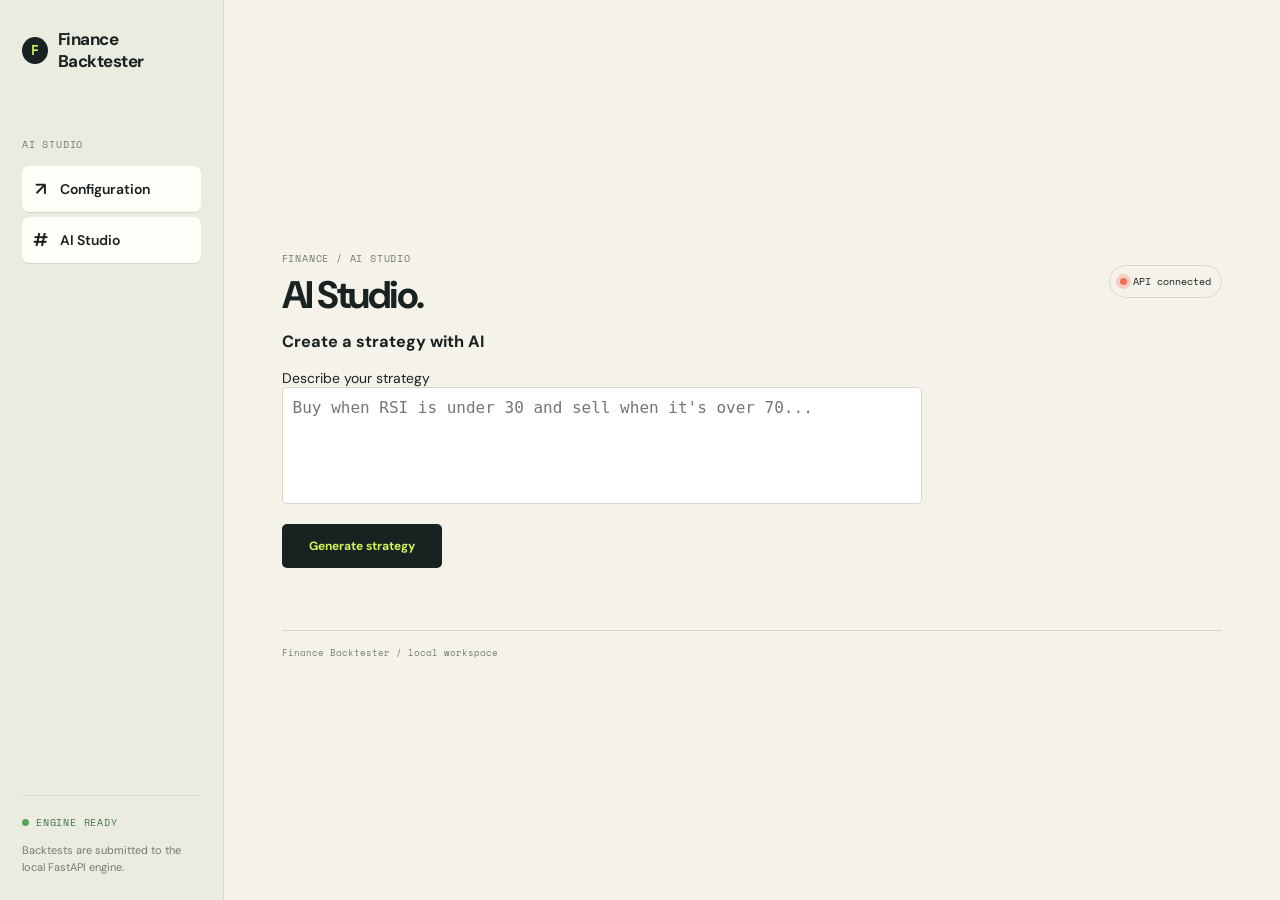
==== frontend/ai-studio.html @ 3068d2a9 "Implement AI strategy generation feature; add frontend components for strategy input and display; en" ====
<!doctype html>
<html lang="en">

<head>
    <meta charset="UTF-8">
    <meta name="viewport" content="width=device-width, initial-scale=1.0">
    <meta name="theme-color" content="#f5f2ea">
    <title>Finance Backtester</title>
    <link rel="preconnect" href="https://fonts.googleapis.com">
    <link rel="preconnect" href="https://fonts.gstatic.com" crossorigin>
    <link
        href="https://fonts.googleapis.com/css2?family=DM+Sans:wght@400;500;600;700&family=Space+Mono:wght@400;700&display=swap"
        rel="stylesheet">
    <link rel="stylesheet" href="styles.css">
    <link rel="stylesheet" href="ai-studio.css">
    <script src="https://cdn.plot.ly/plotly-2.35.2.min.js"></script>
    <script src="ai-studio.js" defer></script>
</head>

<body>
    <div class="app-shell">
        <aside class="sidebar">
            <div class="brand"><span class="brand-mark">F</span><span>Finance Backtester</span></div>
            <div class="eyebrow">AI Studio</div>
            <nav class="nav-list" aria-label="Primary navigation">
                <a class="nav-item active" href="index.html"><span class="nav-icon">↗</span>Configuration</a>
                <a class="nav-item active" href="ai-studio.html"><span class="nav-icon">#</span>AI Studio</a>
            </nav>
            <div class="sidebar-foot">
                <div class="system-label"><span class="status-dot"></span>Engine ready</div>
                <p>Backtests are submitted to the local FastAPI engine.</p>
            </div>
        </aside>

        <main class="main-content">
            <header class="topbar">
                <div><span class="breadcrumb">FINANCE / AI Studio</span>
                    <h1>AI Studio.</h1>
                </div>
                <div class="topbar-actions">
                    <span class="live-pill"><span class="pulse"></span>API connected</span>
                </div>
            </header>


            <form class="strategy-chat-container" id="strategy-form">
                <h3>Create a strategy with AI</h3>

                <label for="strategyInput">Describe your strategy</label>
                <textarea id="strategyInput" name="prompt" rows="5"
                    placeholder="Buy when RSI is under 30 and sell when it's over 70..."></textarea>

                <button id="generateBtn" type="submit">Generate strategy</button>
                <p id="ai-status" role="status"></p>
            </form>

            <footer class="footer">
                <span>Finance Backtester / local workspace</span>
            </footer>
        </main>
    </div>
</body>

</html>
---- frontend/styles.css ----
:root {
    --paper: #f5f2ea;
    --ink: #182220;
    --muted: #737a70;
    --line: #d8d8ca;
    --lime: #d5f45b;
    --coral: #f06f50;
    --cyan: #b8e7dc;
    --white: #fffef9;
    --mono: 'Space Mono', monospace;
    --sans: 'DM Sans', sans-serif
}

* {
    box-sizing: border-box
}

html {
    scroll-behavior: smooth
}

body {
    margin: 0;
    background: var(--paper);
    color: var(--ink);
    font-family: var(--sans);
    font-size: 14px
}

.app-shell {
    display: grid;
    grid-template-columns: 224px 1fr;
    min-height: 100vh
}

.sidebar {
    border-right: 1px solid var(--line);
    padding: 28px 22px 24px;
    display: flex;
    flex-direction: column;
    background: #ebece0
}

.brand {
    display: flex;
    align-items: center;
    gap: 10px;
    font-weight: 700;
    letter-spacing: -.03em;
    font-size: 17px
}

.brand-mark {
    display: grid;
    place-items: center;
    width: 27px;
    height: 27px;
    border-radius: 50%;
    background: var(--ink);
    color: var(--lime);
    font-family: var(--mono);
    font-size: 13px
}

.eyebrow,
.kicker,
.breadcrumb,
.metric-label,
.field-label,
.system-label {
    font-family: var(--mono);
    text-transform: uppercase;
    letter-spacing: .08em;
    font-size: 10px
}

.eyebrow {
    color: var(--muted);
    margin: 65px 0 14px
}

.nav-list {
    display: grid;
    gap: 5px
}

.nav-item {
    display: flex;
    align-items: center;
    gap: 11px;
    color: var(--muted);
    text-decoration: none;
    padding: 11px 10px;
    border-radius: 7px;
    font-weight: 600
}

.nav-item.active {
    background: var(--white);
    color: var(--ink);
    box-shadow: 0 1px 0 #d3d5c9
}

.nav-icon {
    font-size: 18px;
    width: 17px;
    text-align: center
}

.sidebar-foot {
    margin-top: auto;
    border-top: 1px solid var(--line);
    padding-top: 19px
}

.system-label {
    display: flex;
    align-items: center;
    gap: 7px;
    color: #46734d
}

.status-dot,
.pulse {
    display: inline-block;
    width: 7px;
    height: 7px;
    border-radius: 50%;
    background: #54a35a
}

.sidebar-foot p {
    color: var(--muted);
    font-size: 11px;
    line-height: 1.55;
    margin: 12px 0 0
}

.main-content {
    max-width: 1600px;
    width: 100%;
    margin: auto;
    padding: 27px 4.5vw 20px
}

.topbar,
.results-header,
.section-heading,
.chart-toolbar,
.panel-title,
.footer,
.topbar-actions,
.result-meta,
.legend,
.chart-tabs,
.insight-stat {
    display: flex;
    align-items: center;
    justify-content: space-between
}

.breadcrumb {
    color: var(--muted)
}

h1 {
    font-size: clamp(31px, 3vw, 47px);
    line-height: 1;
    margin: 10px 0 0;
    letter-spacing: -.065em
}

h2 {
    font-size: 22px;
    letter-spacing: -.04em;
    margin: 7px 0 0
}

h2 span {
    color: var(--muted);
    font-weight: 400
}

.topbar-actions {
    gap: 13px
}

.live-pill {
    font-family: var(--mono);
    font-size: 10px;
    border: 1px solid var(--line);
    padding: 8px 10px;
    border-radius: 20px
}

.pulse {
    margin-right: 6px;
    background: var(--coral);
    box-shadow: 0 0 0 4px #f6cfc5
}

.icon-button {
    border: 1px solid var(--line);
    background: transparent;
    border-radius: 50%;
    width: 34px;
    height: 34px;
    color: var(--muted);
    font-size: 15px
}

.avatar {
    width: 34px;
    height: 34px;
    display: grid;
    place-items: center;
    background: var(--ink);
    color: var(--lime);
    border-radius: 50%;
    font-family: var(--mono);
    font-size: 10px
}

.workspace-grid {
    display: grid;
    grid-template-columns: 300px minmax(0, 1fr);
    gap: 40px;
    margin-top: 52px
}

.panel {
    background: var(--white);
    border: 1px solid var(--line);
    border-radius: 9px
}

.control-panel {
    padding: 25px 22px;
    height: max-content;
    background: #f1f0e8
}

.section-heading {
    align-items: flex-start;
    margin-bottom: 28px
}

.kicker {
    color: var(--coral)
}

.step-number {
    font-family: var(--mono);
    font-size: 11px;
    color: var(--muted)
}

.field-label {
    display: block;
    color: var(--muted);
    margin: 19px 0 7px
}

.symbol-field,
.money-field {
    display: flex;
    align-items: center;
    border-bottom: 1px solid var(--ink);
    height: 40px;
    gap: 8px
}

.symbol-field>span:first-child,
.money-field>span:first-child {
    font-family: var(--mono);
    color: var(--coral)
}

input,
select {
    font: inherit;
    color: var(--ink);
    outline: none
}

#symbol,
#capital {
    border: 0;
    background: transparent;
    font-size: 20px;
    font-weight: 700;
    width: 100%
}

.exchange,
.currency {
    font: 10px var(--mono);
    color: var(--muted)
}

.field-row {
    gap: 12px
}

.text-input {
    width: 100%;
    border: 1px solid var(--line);
    background: var(--white);
    padding: 10px;
    border-radius: 5px;
    font-size: 12px
}

.select-input {
    cursor: pointer
}

.strategy-note {
    display: flex;
    gap: 9px;
    margin: 17px 0;
    background: var(--cyan);
    padding: 12px 10px;
    font-size: 11px;
    line-height: 1.45;
    border-radius: 5px
}

.note-icon {
    color: #168276
}

.run-button {
    margin-top: 20px;
    width: 100%;
    border: 0;
    border-radius: 5px;
    background: var(--ink);
    color: var(--lime);
    padding: 14px 15px;
    display: flex;
    justify-content: space-between;
    font: 700 12px var(--sans);
    cursor: pointer
}

.run-button:hover {
    background: #2c3c36
}

.button-arrow {
    font-size: 17px;
    line-height: 11px
}

.form-hint {
    font: 9px var(--mono);
    color: var(--muted);
    line-height: 1.5;
    margin: 14px 0 0
}

.results-area {
    min-width: 0
}

.results-header {
    align-items: flex-end
}

.result-meta {
    gap: 15px;
    font: 10px var(--mono);
    color: var(--muted)
}

.run-time {
    color: #4e8a58
}

.metric-grid {
    display: grid;
    grid-template-columns: repeat(4, 1fr);
    gap: 10px;
    margin-top: 27px
}

.metric-card {
    border-top: 3px solid var(--line);
    padding: 15px 2px 9px
}

.metric-card.featured {
    border-color: var(--coral)
}

.metric-label {
    color: var(--muted);
    font-size: 9px
}

.trend-up {
    font-size: 15px;
    color: #4e8a58
}

.metric-value {
    font-size: 25px;
    font-weight: 600;
    letter-spacing: -.055em;
    margin-top: 10px
}

.metric-value.negative {
    color: var(--coral)
}

.metric-foot {
    font: 9px var(--mono);
    color: var(--muted);
    margin-top: 7px
}

.chart-panel {
    margin-top: 25px;
    padding: 20px 20px 13px
}

.legend {
    justify-content: flex-start;
    gap: 18px;
    font: 10px var(--mono);
    color: var(--muted)
}

.legend-line {
    display: inline-block;
    width: 18px;
    height: 2px;
    vertical-align: middle;
    margin-right: 6px
}

.strategy-line {
    background: var(--coral)
}

.benchmark-line {
    background: #8ba39b;
    border-top: 1px dashed #8ba39b
}

.chart-tabs {
    gap: 14px
}

.chart-tab {
    font: 10px var(--mono);
    color: var(--muted);
    background: none;
    border: 0;
    padding: 4px 0;
    cursor: pointer
}

.chart-tab.active {
    color: var(--ink);
    border-bottom: 1px solid var(--coral)
}

.chart-wrap {
    height: 290px;
    position: relative;
    margin-top: 18px;
    padding-right: 35px
}

.chart-wrap:before {
    content: '';
    position: absolute;
    inset: 0 35px 0 0;
    background: repeating-linear-gradient(to bottom, transparent 0, transparent calc(25% - 1px), #e8e7dd calc(25% - 1px), #e8e7dd 25%)
}

canvas {
    position: relative;
    width: 100%;
    height: 100%;
    z-index: 1
}

.y-axis {
    position: absolute;
    right: 0;
    top: 0;
    bottom: 0;
    display: flex;
    flex-direction: column;
    justify-content: space-between;
    font: 9px var(--mono);
    color: var(--muted)
}

.x-axis {
    display: flex;
    justify-content: space-between;
    padding: 10px 36px 0 0;
    font: 9px var(--mono);
    color: var(--muted)
}

.lower-grid {
    display: grid;
    grid-template-columns: 1.35fr 1fr;
    gap: 10px;
    margin-top: 10px
}

.activity-panel,
.insight-panel {
    padding: 20px
}

.panel-title {
    align-items: flex-start
}

.panel-title h3,
.insight-panel h3 {
    font-size: 17px;
    letter-spacing: -.04em;
    margin: 7px 0 0
}

.text-button {
    background: none;
    border: 0;
    color: var(--coral);
    font: 10px var(--mono);
    cursor: pointer
}

.trade-list {
    margin-top: 18px
}

.trade-row {
    display: grid;
    grid-template-columns: 50px 1fr auto;
    gap: 12px;
    align-items: center;
    border-top: 1px solid #e4e4da;
    padding: 12px 0
}

.trade-badge {
    font: 9px var(--mono);
    padding: 5px 7px;
    border-radius: 3px;
    text-align: center
}

.buy {
    background: var(--lime);
    color: #53630c
}

.sell {
    background: #f8d2c8;
    color: #a4442d
}

.trade-date,
.trade-price {
    font: 10px var(--mono);
    color: var(--muted)
}

.trade-price {
    color: var(--ink)
}

.insight-panel {
    background: var(--ink);
    color: var(--white)
}

.insight-panel .kicker {
    color: var(--lime)
}

.insight-panel h3 {
    font-size: 23px;
    margin-top: 22px
}

.insight-panel p {
    font-size: 12px;
    line-height: 1.65;
    color: #c1ccc0;
    margin: 12px 0 25px
}

.insight-rule {
    height: 1px;
    background: #45544b
}

.insight-stat {
    font: 10px var(--mono);
    color: #aebbb0;
    margin-top: 13px
}

.insight-stat strong {
    color: var(--lime);
    font-weight: 400
}

.footer {
    border-top: 1px solid var(--line);
    margin-top: 34px;
    padding-top: 15px;
    font: 9px var(--mono);
    color: var(--muted)
}

.footer strong {
    color: var(--ink);
    font-weight: 400
}

@media(max-width:1050px) {
    .workspace-grid {
        grid-template-columns: 250px 1fr;
        gap: 24px
    }

    .metric-grid {
        grid-template-columns: repeat(2, 1fr);
        row-gap: 20px
    }
}

@media(max-width:760px) {
    .app-shell {
        display: block
    }

    .sidebar {
        border-right: 0;
        border-bottom: 1px solid var(--line);
        padding: 16px 18px;
        display: block
    }

    .eyebrow,
    .sidebar-foot {
        display: none
    }

    .nav-list {
        display: flex;
        gap: 3px;
        margin-top: 15px
    }

    .nav-item {
        font-size: 11px;
        padding: 8px
    }

    .main-content {
        padding: 24px 18px
    }

    .topbar {
        align-items: flex-start
    }

    .topbar-actions {
        gap: 7px
    }

    .live-pill {
        display: none
    }

    .workspace-grid {
        display: flex;
        flex-direction: column;
        margin-top: 37px
    }

    .control-panel {
        order: 1
    }

    .results-area {
        order: 2
    }

    .field-row {
        gap: 9px
    }

    .result-meta {
        display: block;
        text-align: right
    }

    .run-time {
        display: block;
        margin-top: 6px
    }

    .metric-value {
        font-size: 22px
    }

    .chart-wrap {
        height: 235px
    }

    .lower-grid {
        grid-template-columns: 1fr
    }

    .footer {
        margin-top: 26px
    }
}

.unavailable-panel {
    padding: 25px;
    min-height: 270px
}

.unavailable-panel p {
    color: var(--muted);
    line-height: 1.6;
    max-width: 480px
}

.api-results {
    margin-top: 28px
}

.api-metrics {
    display: grid;
    grid-template-columns: repeat(3, 1fr);
    gap: 10px
}

.api-metric {
    border-top: 2px solid var(--line);
    padding: 12px 0
}

.api-metric span,
.price-summary {
    display: block;
    color: var(--muted);
    font: 9px var(--mono);
    text-transform: uppercase;
    letter-spacing: .06em
}

.api-metric strong {
    display: block;
    font-size: 19px;
    margin-top: 8px
}

.price-summary {
    border-top: 1px solid var(--line);
    padding-top: 14px;
    margin-top: 8px
}

.price-summary strong {
    display: block;
    color: var(--ink);
    font-weight: 400;
    margin-top: 6px
}

@media(max-width:760px) {
    .api-metrics {
        grid-template-columns: repeat(2, 1fr)
    }
}
---- frontend/ai-studio.css ----
.strategy-chat-container {
    display: flex;
    flex-direction: column;
    width: 50vw;
}

#generateBtn {
    margin-top: 20px;
    width: 25%;
    border: 0;
    border-radius: 5px;
    background: var(--ink);
    color: var(--lime);
    padding: 14px 15px;
    font: 700 12px var(--sans);
    cursor: pointer
}

#strategyInput {
    padding: 10px;
    border-radius: 5px;
    border: 1px solid var(--line);
    font-size: 12pt;
    resize: none;
}
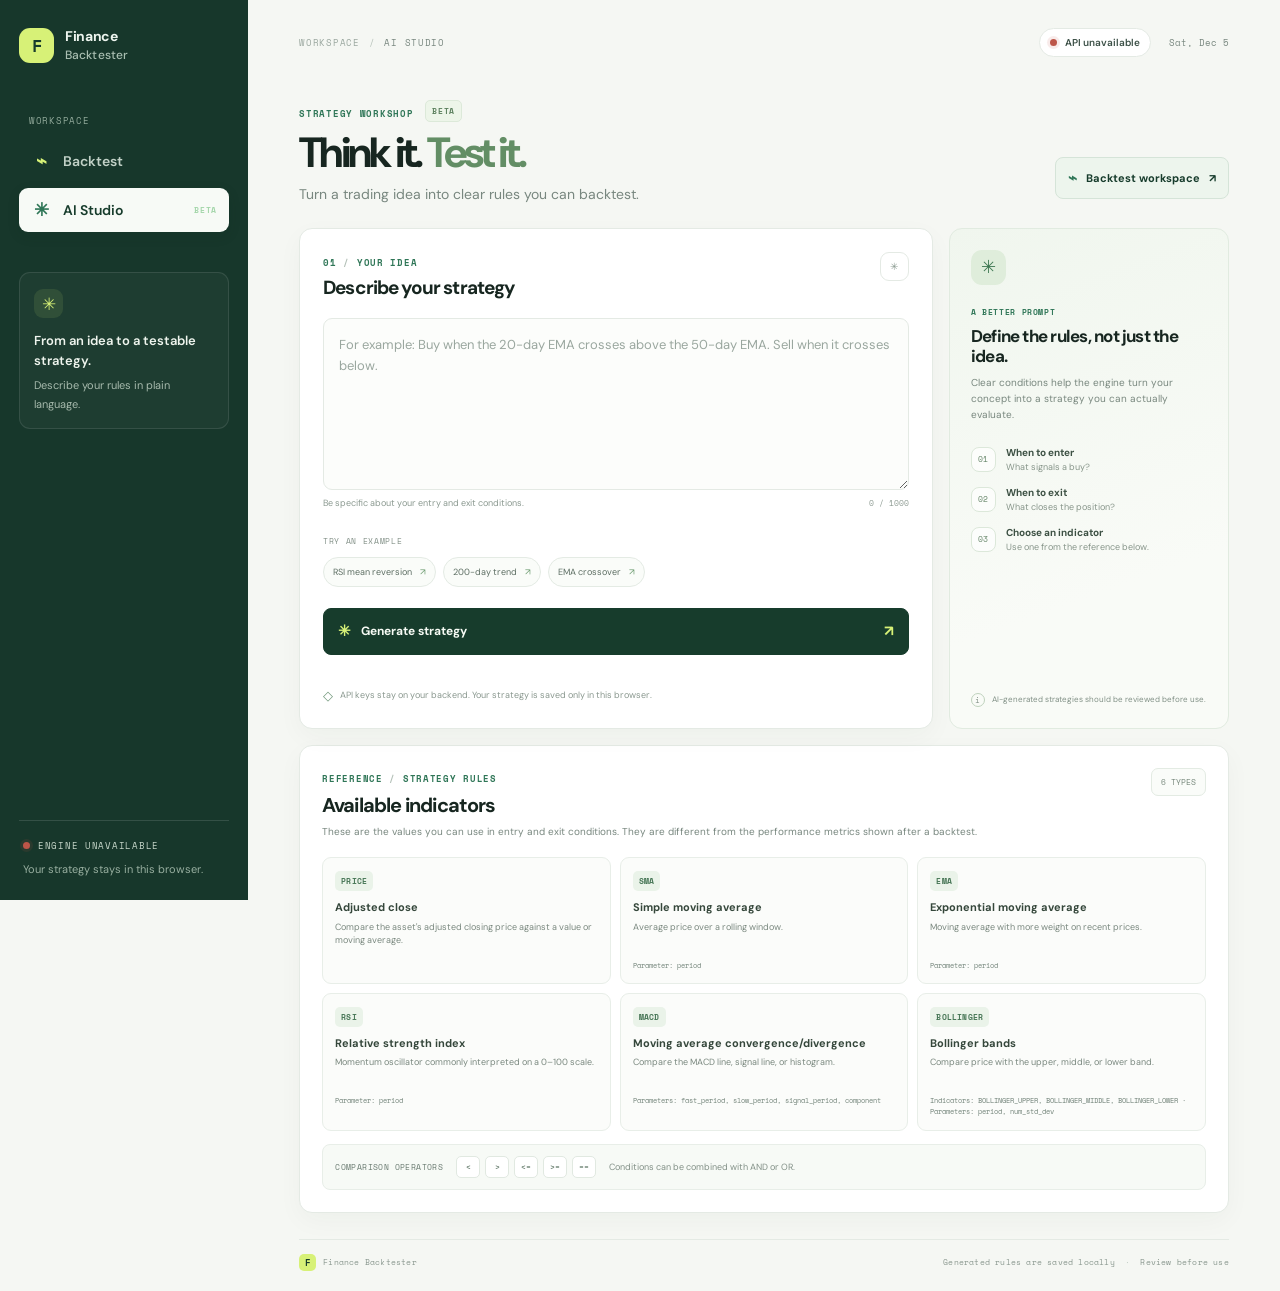
==== commit 0ed45a07: "Refactor styles for improved UI consistency and responsiveness - Updated color variables for a light" ====
--- a/frontend/ai-studio.html
+++ b/frontend/ai-studio.html
@@ -4,13 +4,11 @@
 <head>
     <meta charset="UTF-8">
     <meta name="viewport" content="width=device-width, initial-scale=1.0">
-    <meta name="theme-color" content="#f5f2ea">
-    <title>Finance Backtester</title>
+    <meta name="theme-color" content="#f5f7f3">
+    <title>AI Studio — Finance Backtester</title>
     <link rel="preconnect" href="https://fonts.googleapis.com">
     <link rel="preconnect" href="https://fonts.gstatic.com" crossorigin>
-    <link
-        href="https://fonts.googleapis.com/css2?family=DM+Sans:wght@400;500;600;700&family=Space+Mono:wght@400;700&display=swap"
-        rel="stylesheet">
+    <link href="https://fonts.googleapis.com/css2?family=DM+Sans:wght@400;500;600;700&family=Space+Mono:wght@400;700&display=swap" rel="stylesheet">
     <link rel="stylesheet" href="styles.css">
     <link rel="stylesheet" href="ai-studio.css">
     <script src="https://cdn.plot.ly/plotly-2.35.2.min.js"></script>
@@ -20,45 +18,195 @@
 <body>
     <div class="app-shell">
         <aside class="sidebar">
-            <div class="brand"><span class="brand-mark">F</span><span>Finance Backtester</span></div>
-            <div class="eyebrow">AI Studio</div>
+            <a class="brand" href="index.html" aria-label="Finance Backtester home">
+                <span class="brand-mark" aria-hidden="true">F</span>
+                <span class="brand-name">Finance<span>Backtester</span></span>
+            </a>
+
+            <div class="sidebar-section-label">Workspace</div>
             <nav class="nav-list" aria-label="Primary navigation">
-                <a class="nav-item active" href="index.html"><span class="nav-icon">↗</span>Configuration</a>
-                <a class="nav-item active" href="ai-studio.html"><span class="nav-icon">#</span>AI Studio</a>
+                <a class="nav-item" href="index.html">
+                    <span class="nav-icon" aria-hidden="true">⌁</span>Backtest
+                </a>
+                <a class="nav-item active" href="ai-studio.html" aria-current="page">
+                    <span class="nav-icon" aria-hidden="true">✳</span>AI Studio
+                    <span class="nav-tag">BETA</span>
+                </a>
             </nav>
-            <div class="sidebar-foot">
-                <div class="system-label"><span class="status-dot"></span>Engine ready</div>
-                <p>Backtests are submitted to the local FastAPI engine.</p>
+
+            <div class="sidebar-card">
+                <span class="sidebar-card-icon" aria-hidden="true">✳</span>
+                <p>From an idea to a testable strategy.</p>
+                <span>Describe your rules in plain language.</span>
+            </div>
+
+            <div class="sidebar-bottom">
+                <div class="engine-status">
+                    <span class="status-dot" aria-hidden="true"></span>
+                    <span id="sidebar-api-status">Checking engine</span>
+                </div>
+                <p>Your strategy stays in this browser.</p>
             </div>
         </aside>
 
         <main class="main-content">
             <header class="topbar">
-                <div><span class="breadcrumb">FINANCE / AI Studio</span>
-                    <h1>AI Studio.</h1>
-                </div>
+                <div class="breadcrumb"><span>WORKSPACE</span><span class="breadcrumb-slash">/</span>AI STUDIO</div>
                 <div class="topbar-actions">
-                    <span class="live-pill"><span class="pulse"></span>API connected</span>
+                    <span class="live-pill" id="api-status" data-state="checking">
+                        <span class="pulse" aria-hidden="true"></span><span>Checking API</span>
+                    </span>
+                    <span class="topbar-date" id="today-date"></span>
                 </div>
             </header>
 
-
-            <form class="strategy-chat-container" id="strategy-form">
-                <h3>Create a strategy with AI</h3>
-
-                <label for="strategyInput">Describe your strategy</label>
-                <textarea id="strategyInput" name="prompt" rows="5"
-                    placeholder="Buy when RSI is under 30 and sell when it's over 70..."></textarea>
-
-                <button id="generateBtn" type="submit">Generate strategy</button>
-                <p id="ai-status" role="status"></p>
-            </form>
+            <section class="page-intro ai-page-intro">
+                <div>
+                    <p class="eyebrow">STRATEGY WORKSHOP <span class="beta-chip">BETA</span></p>
+                    <h1>Think it. <span class="title-highlight">Test it.</span></h1>
+                    <p class="page-subtitle">Turn a trading idea into clear rules you can backtest.</p>
+                </div>
+                <a class="text-link backtest-link" href="index.html"><span>⌁</span> Backtest workspace <span aria-hidden="true">↗</span></a>
+            </section>
+
+            <section class="ai-workspace">
+                <form class="prompt-panel panel" id="strategy-form">
+                    <div class="section-heading">
+                        <div>
+                            <span class="section-index">01 <span>/</span> YOUR IDEA</span>
+                            <h2>Describe your strategy</h2>
+                        </div>
+                        <span class="step-badge">✳</span>
+                    </div>
+
+                    <label class="sr-only" for="strategyInput">Describe your strategy</label>
+                    <textarea id="strategyInput" name="prompt" rows="6" maxlength="1000" required
+                        placeholder="For example: Buy when the 20-day EMA crosses above the 50-day EMA. Sell when it crosses below."></textarea>
+
+                    <div class="prompt-footer">
+                        <span>Be specific about your entry and exit conditions.</span>
+                        <span id="prompt-count">0 / 1000</span>
+                    </div>
+
+                    <div class="suggestions">
+                        <span class="suggestions-label">TRY AN EXAMPLE</span>
+                        <div class="suggestion-list">
+                            <button class="suggestion-chip" type="button" data-prompt="Buy when RSI is below 30 and sell when RSI rises above 70.">RSI mean reversion <span aria-hidden="true">↗</span></button>
+                            <button class="suggestion-chip" type="button" data-prompt="Buy when price closes above its 200-day SMA and sell when it closes below.">200-day trend <span aria-hidden="true">↗</span></button>
+                            <button class="suggestion-chip" type="button" data-prompt="Buy when the 20-day EMA crosses above the 50-day EMA. Sell when it crosses below.">EMA crossover <span aria-hidden="true">↗</span></button>
+                        </div>
+                    </div>
+
+                    <button class="run-button generate-button" id="generateBtn" type="submit">
+                        <span class="generate-button-icon" aria-hidden="true">✳</span>
+                        <span>Generate strategy</span>
+                        <span class="button-arrow" aria-hidden="true">↗</span>
+                    </button>
+                    <p id="ai-status" class="ai-status" role="status" aria-live="polite"></p>
+                    <p class="privacy-note"><span aria-hidden="true">◇</span> API keys stay on your backend. Your strategy is saved only in this browser.</p>
+                </form>
+
+                <aside class="guide-panel">
+                    <div class="guide-icon" aria-hidden="true">✳</div>
+                    <span class="section-index">A BETTER PROMPT</span>
+                    <h2>Define the rules, not just the idea.</h2>
+                    <p>Clear conditions help the engine turn your concept into a strategy you can actually evaluate.</p>
+                    <div class="guide-steps">
+                        <div><span>01</span><p><strong>When to enter</strong><small>What signals a buy?</small></p></div>
+                        <div><span>02</span><p><strong>When to exit</strong><small>What closes the position?</small></p></div>
+                        <div><span>03</span><p><strong>Choose an indicator</strong><small>Use one from the reference below.</small></p></div>
+                    </div>
+                    <div class="guide-footnote"><span aria-hidden="true">i</span> AI-generated strategies should be reviewed before use.</div>
+                </aside>
+            </section>
+
+            <section class="indicator-library panel" aria-labelledby="indicator-heading">
+                <div class="indicator-library-heading">
+                    <div>
+                        <span class="section-index">REFERENCE <span>/</span> STRATEGY RULES</span>
+                        <h2 id="indicator-heading">Available indicators</h2>
+                        <p>These are the values you can use in entry and exit conditions. They are different from the performance metrics shown after a backtest.</p>
+                    </div>
+                    <span class="indicator-count">6 TYPES</span>
+                </div>
+
+                <div class="indicator-grid">
+                    <article class="indicator-card">
+                        <span class="indicator-code">PRICE</span>
+                        <h3>Adjusted close</h3>
+                        <p>Compare the asset's adjusted closing price against a value or moving average.</p>
+                    </article>
+                    <article class="indicator-card">
+                        <span class="indicator-code">SMA</span>
+                        <h3>Simple moving average</h3>
+                        <p>Average price over a rolling window.</p>
+                        <span class="indicator-params">Parameter: period</span>
+                    </article>
+                    <article class="indicator-card">
+                        <span class="indicator-code">EMA</span>
+                        <h3>Exponential moving average</h3>
+                        <p>Moving average with more weight on recent prices.</p>
+                        <span class="indicator-params">Parameter: period</span>
+                    </article>
+                    <article class="indicator-card">
+                        <span class="indicator-code">RSI</span>
+                        <h3>Relative strength index</h3>
+                        <p>Momentum oscillator commonly interpreted on a 0–100 scale.</p>
+                        <span class="indicator-params">Parameter: period</span>
+                    </article>
+                    <article class="indicator-card">
+                        <span class="indicator-code">MACD</span>
+                        <h3>Moving average convergence/divergence</h3>
+                        <p>Compare the MACD line, signal line, or histogram.</p>
+                        <span class="indicator-params">Parameters: fast_period, slow_period, signal_period, component</span>
+                    </article>
+                    <article class="indicator-card">
+                        <span class="indicator-code">BOLLINGER</span>
+                        <h3>Bollinger bands</h3>
+                        <p>Compare price with the upper, middle, or lower band.</p>
+                        <span class="indicator-params">Indicators: BOLLINGER_UPPER, BOLLINGER_MIDDLE, BOLLINGER_LOWER · Parameters: period, num_std_dev</span>
+                    </article>
+                </div>
+
+                <div class="operator-reference">
+                    <span class="operator-label">Comparison operators</span>
+                    <div class="operator-list" aria-label="Available comparison operators">
+                        <code>&lt;</code><code>&gt;</code><code>&lt;=</code><code>&gt;=</code><code>==</code>
+                    </div>
+                    <span class="operator-note">Conditions can be combined with AND or OR.</span>
+                </div>
+            </section>
+
+            <section class="generated-panel panel" id="generated-preview" aria-live="polite" hidden>
+                <div class="generated-heading">
+                    <div>
+                        <span class="section-index">02 <span>/</span> STRATEGY PREVIEW</span>
+                        <h2 id="generated-name"></h2>
+                    </div>
+                    <span class="generated-badge"><span aria-hidden="true">✓</span> Ready to backtest</span>
+                </div>
+                <p class="generated-description" id="generated-description"></p>
+                <div class="rule-grid">
+                    <article class="rule-card">
+                        <span class="rule-type entry-type"><span aria-hidden="true">↗</span> ENTRY RULES</span>
+                        <div id="entry-rules"></div>
+                    </article>
+                    <article class="rule-card">
+                        <span class="rule-type exit-type"><span aria-hidden="true">↘</span> EXIT RULES</span>
+                        <div id="exit-rules"></div>
+                    </article>
+                </div>
+                <a class="run-button preview-link" href="index.html">
+                    <span>Configure a backtest</span><span class="button-arrow" aria-hidden="true">↗</span>
+                </a>
+            </section>
 
             <footer class="footer">
-                <span>Finance Backtester / local workspace</span>
+                <span><span class="footer-mark">F</span> Finance Backtester</span>
+                <span>Generated rules are saved locally <span class="footer-divider">·</span> Review before use</span>
             </footer>
         </main>
     </div>
 </body>
 
-</html>+</html>
--- a/frontend/styles.css
+++ b/frontend/styles.css
@@ -1,22 +1,29 @@
 :root {
-    --paper: #f5f2ea;
-    --ink: #182220;
-    --muted: #737a70;
-    --line: #d8d8ca;
-    --lime: #d5f45b;
-    --coral: #f06f50;
-    --cyan: #b8e7dc;
-    --white: #fffef9;
+    color-scheme: light;
+    --paper: #f5f7f3;
+    --surface: #ffffff;
+    --surface-soft: #f8faf7;
+    --ink: #172620;
+    --ink-soft: #3c5047;
+    --muted: #78877f;
+    --line: #e4eae4;
+    --green: #2f7657;
+    --green-deep: #173c2c;
+    --lime: #d7f177;
+    --mint: #eaf5ee;
+    --amber: #c17a31;
+    --red: #bd5548;
     --mono: 'Space Mono', monospace;
-    --sans: 'DM Sans', sans-serif
+    --sans: 'DM Sans', sans-serif;
 }
 
 * {
-    box-sizing: border-box
+    box-sizing: border-box;
 }
 
 html {
-    scroll-behavior: smooth
+    min-width: 320px;
+    scroll-behavior: smooth;
 }
 
 body {
@@ -24,769 +31,1063 @@
     background: var(--paper);
     color: var(--ink);
     font-family: var(--sans);
-    font-size: 14px
+    font-size: 14px;
+    -webkit-font-smoothing: antialiased;
+}
+
+button,
+input,
+select,
+textarea {
+    font: inherit;
+}
+
+button,
+a,
+input,
+select,
+textarea {
+    -webkit-tap-highlight-color: transparent;
+}
+
+button:focus-visible,
+a:focus-visible,
+input:focus-visible,
+select:focus-visible,
+textarea:focus-visible {
+    outline: 3px solid #88b99a;
+    outline-offset: 3px;
 }
 
 .app-shell {
     display: grid;
-    grid-template-columns: 224px 1fr;
-    min-height: 100vh
+    grid-template-columns: 248px minmax(0, 1fr);
+    min-height: 100vh;
 }
 
 .sidebar {
-    border-right: 1px solid var(--line);
-    padding: 28px 22px 24px;
+    position: sticky;
+    top: 0;
     display: flex;
     flex-direction: column;
-    background: #ebece0
+    min-height: 100vh;
+    height: 100vh;
+    padding: 27px 19px 22px;
+    overflow-y: auto;
+    color: #eef5ef;
+    background: #17372b;
 }
 
 .brand {
     display: flex;
     align-items: center;
-    gap: 10px;
+    gap: 11px;
+    color: inherit;
+    text-decoration: none;
+}
+
+.brand-mark,
+.footer-mark {
+    display: grid;
+    place-items: center;
+    flex: 0 0 auto;
+    width: 35px;
+    height: 35px;
+    border-radius: 11px;
+    color: var(--green-deep);
+    background: var(--lime);
+    font-family: var(--mono);
+    font-size: 17px;
     font-weight: 700;
-    letter-spacing: -.03em;
-    font-size: 17px
-}
-
-.brand-mark {
-    display: grid;
-    place-items: center;
-    width: 27px;
-    height: 27px;
-    border-radius: 50%;
-    background: var(--ink);
-    color: var(--lime);
-    font-family: var(--mono);
-    font-size: 13px
-}
-
+}
+
+.brand-name {
+    display: grid;
+    gap: 2px;
+    font-size: 14px;
+    font-weight: 700;
+    letter-spacing: -.025em;
+}
+
+.brand-name span {
+    color: #a9beb1;
+    font-size: 12px;
+    font-weight: 500;
+    letter-spacing: .01em;
+}
+
+.sidebar-section-label,
 .eyebrow,
-.kicker,
+.section-index,
+.field-label,
+.metric-label,
+.metrics-heading,
 .breadcrumb,
-.metric-label,
-.field-label,
-.system-label {
+.empty-chart-label,
+.form-hint,
+.engine-status,
+.nav-tag {
     font-family: var(--mono);
     text-transform: uppercase;
     letter-spacing: .08em;
-    font-size: 10px
-}
-
-.eyebrow {
-    color: var(--muted);
-    margin: 65px 0 14px
+}
+
+.sidebar-section-label {
+    margin: 51px 0 12px 10px;
+    color: #92aa9b;
+    font-size: 9px;
 }
 
 .nav-list {
     display: grid;
-    gap: 5px
+    gap: 5px;
 }
 
 .nav-item {
     display: flex;
     align-items: center;
-    gap: 11px;
-    color: var(--muted);
+    gap: 12px;
+    min-height: 44px;
+    padding: 0 11px;
+    border: 1px solid transparent;
+    border-radius: 9px;
+    color: #c2d1c7;
+    font-weight: 600;
     text-decoration: none;
-    padding: 11px 10px;
-    border-radius: 7px;
-    font-weight: 600
+    transition: background .18s ease, color .18s ease, transform .18s ease;
+}
+
+.nav-item:hover {
+    transform: translateX(2px);
+    color: #fff;
+    background: #204535;
 }
 
 .nav-item.active {
-    background: var(--white);
-    color: var(--ink);
-    box-shadow: 0 1px 0 #d3d5c9
+    color: var(--green-deep);
+    background: #f7faf6;
+    box-shadow: 0 4px 12px #0f2c2029;
 }
 
 .nav-icon {
+    display: grid;
+    place-items: center;
+    width: 20px;
+    color: var(--lime);
     font-size: 18px;
-    width: 17px;
-    text-align: center
-}
-
-.sidebar-foot {
+}
+
+.nav-item.active .nav-icon {
+    color: var(--green);
+}
+
+.nav-tag {
+    margin-left: auto;
+    color: #a4d6aa;
+    font-size: 8px;
+}
+
+.sidebar-card {
+    margin-top: 40px;
+    padding: 16px 14px;
+    border: 1px solid #ffffff1a;
+    border-radius: 11px;
+    background: #ffffff08;
+}
+
+.sidebar-card-icon {
+    display: grid;
+    place-items: center;
+    width: 29px;
+    height: 29px;
+    border-radius: 9px;
+    color: var(--lime);
+    background: #d7f1771a;
+    font-size: 17px;
+}
+
+.sidebar-card p {
+    margin: 13px 0 5px;
+    color: #eff5ee;
+    font-size: 13px;
+    font-weight: 600;
+    line-height: 1.5;
+}
+
+.sidebar-card > span:last-child {
+    color: #a7baad;
+    font-size: 11px;
+    line-height: 1.5;
+}
+
+.sidebar-bottom {
     margin-top: auto;
-    border-top: 1px solid var(--line);
-    padding-top: 19px
-}
-
-.system-label {
-    display: flex;
-    align-items: center;
-    gap: 7px;
-    color: #46734d
+    padding: 18px 4px 0;
+    border-top: 1px solid #ffffff20;
+}
+
+.engine-status {
+    display: flex;
+    align-items: center;
+    gap: 8px;
+    color: #c7d7ca;
+    font-size: 9px;
 }
 
 .status-dot,
-.pulse {
-    display: inline-block;
+.pulse,
+.hint-dot {
     width: 7px;
     height: 7px;
     border-radius: 50%;
-    background: #54a35a
-}
-
-.sidebar-foot p {
+    background: #9eac9f;
+}
+
+.sidebar-bottom p {
+    margin: 9px 0 0;
+    color: #98afa0;
+    font-size: 11px;
+    line-height: 1.55;
+}
+
+.main-content {
+    width: 100%;
+    max-width: 1680px;
+    margin: 0 auto;
+    padding: 24px clamp(22px, 4vw, 64px) 20px;
+}
+
+.topbar,
+.topbar-actions,
+.page-intro,
+.section-heading,
+.results-header,
+.footer {
+    display: flex;
+    align-items: center;
+    justify-content: space-between;
+}
+
+.topbar {
+    min-height: 37px;
+}
+
+.breadcrumb {
+    color: var(--muted);
+    font-size: 9px;
+}
+
+.breadcrumb > span:first-child {
+    color: #9aa79f;
+}
+
+.breadcrumb-slash {
+    margin: 0 9px;
+    color: #b6c1b9;
+}
+
+.topbar-actions {
+    gap: 18px;
+}
+
+.live-pill {
+    display: inline-flex;
+    align-items: center;
+    gap: 8px;
+    padding: 7px 10px;
+    border: 1px solid var(--line);
+    border-radius: 20px;
+    color: var(--ink-soft);
+    background: #fff;
+    font-size: 10px;
+    font-weight: 600;
+}
+
+.pulse {
+    display: inline-block;
+    flex: 0 0 auto;
+}
+
+.live-pill[data-state="connected"] .pulse,
+.engine-status[data-state="connected"] .status-dot {
+    background: #4a9a69;
+    box-shadow: 0 0 0 3px #4a9a691d;
+}
+
+.live-pill[data-state="error"] .pulse,
+.engine-status[data-state="error"] .status-dot {
+    background: var(--red);
+    box-shadow: 0 0 0 3px #bd55481d;
+}
+
+.topbar-date {
+    color: var(--muted);
+    font-family: var(--mono);
+    font-size: 9px;
+}
+
+.page-intro {
+    align-items: flex-end;
+    gap: 20px;
+    margin: 39px 0 28px;
+}
+
+.eyebrow {
+    margin: 0;
+    color: var(--green);
+    font-size: 9px;
+    font-weight: 700;
+}
+
+h1 {
+    margin: 9px 0 0;
+    font-size: clamp(32px, 3.3vw, 46px);
+    line-height: 1.04;
+    letter-spacing: -.065em;
+}
+
+.heading-period {
+    color: #79a85e;
+}
+
+.page-subtitle {
+    margin: 10px 0 0;
+    color: var(--muted);
+    font-size: 14px;
+}
+
+.text-link {
+    display: inline-flex;
+    align-items: center;
+    gap: 9px;
+    margin-bottom: 4px;
+    padding: 10px 12px;
+    border: 1px solid #d5e4d8;
+    border-radius: 8px;
+    color: var(--green-deep);
+    background: #edf5ed;
+    font-size: 11px;
+    font-weight: 700;
+    text-decoration: none;
+    transition: background .18s ease, border-color .18s ease;
+}
+
+.text-link:hover {
+    border-color: #b7d1bc;
+    background: #e4f0e5;
+}
+
+.text-link > span:first-child {
+    color: var(--green);
+    font-size: 15px;
+}
+
+.workspace-grid {
+    display: grid;
+    grid-template-columns: minmax(280px, 340px) minmax(0, 1fr);
+    align-items: start;
+    gap: 19px;
+}
+
+.panel {
+    min-width: 0;
+    border: 1px solid var(--line);
+    border-radius: 13px;
+    background: var(--surface);
+    box-shadow: 0 8px 26px #1f382709;
+}
+
+.control-panel {
+    padding: 21px 21px 18px;
+    background: #fbfcfa;
+}
+
+.section-heading {
+    align-items: flex-start;
+    margin-bottom: 23px;
+}
+
+.section-index {
+    color: var(--green);
+    font-size: 9px;
+    font-weight: 700;
+}
+
+.section-index > span {
+    color: #b4c1b8;
+}
+
+h2 {
+    margin: 7px 0 0;
+    font-size: 19px;
+    line-height: 1.2;
+    letter-spacing: -.045em;
+}
+
+.step-badge {
+    display: grid;
+    place-items: center;
+    width: 29px;
+    height: 29px;
+    border: 1px solid var(--line);
+    border-radius: 9px;
+    color: #8a9a90;
+    font-family: var(--mono);
+    font-size: 10px;
+}
+
+.field-label {
+    display: block;
+    margin: 17px 0 7px;
+    color: #78877f;
+    font-size: 9px;
+}
+
+.symbol-field,
+.money-field {
+    display: flex;
+    align-items: center;
+    gap: 9px;
+    height: 43px;
+    padding: 0 11px;
+    border: 1px solid var(--line);
+    border-radius: 8px;
+    background: #fff;
+    transition: border-color .18s ease, box-shadow .18s ease;
+}
+
+.symbol-field:focus-within,
+.money-field:focus-within {
+    border-color: #8db79a;
+    box-shadow: 0 0 0 3px #4a9a6914;
+}
+
+.input-prefix {
+    color: #77a66e;
+    font-family: var(--mono);
+    font-size: 12px;
+}
+
+#symbol,
+#capital {
+    width: 100%;
+    min-width: 0;
+    border: 0;
+    outline: 0;
+    color: var(--ink);
+    background: transparent;
+    font-size: 15px;
+    font-weight: 700;
+}
+
+#symbol {
+    text-transform: uppercase;
+}
+
+#capital {
+    appearance: textfield;
+}
+
+#capital::-webkit-inner-spin-button,
+#capital::-webkit-outer-spin-button {
+    margin: 0;
+    appearance: none;
+}
+
+.input-suffix {
+    flex: 0 0 auto;
+    color: #98a59d;
+    font-family: var(--mono);
+    font-size: 8px;
+}
+
+.field-row {
+    display: grid;
+    grid-template-columns: 1fr 1fr;
+    gap: 10px;
+}
+
+.text-input {
+    width: 100%;
+    min-height: 41px;
+    padding: 0 10px;
+    border: 1px solid var(--line);
+    border-radius: 8px;
+    outline: 0;
+    color: var(--ink);
+    background: #fff;
+    font-size: 11px;
+    transition: border-color .18s ease, box-shadow .18s ease;
+}
+
+.text-input:focus {
+    border-color: #8db79a;
+    box-shadow: 0 0 0 3px #4a9a6914;
+}
+
+.select-input {
+    cursor: pointer;
+}
+
+.strategy-note {
+    display: flex;
+    align-items: flex-start;
+    gap: 9px;
+    min-height: 42px;
+    margin-top: 11px;
+    padding: 10px;
+    border: 1px solid #e1eee2;
+    border-radius: 8px;
+    color: #52685b;
+    background: #f1f7f0;
+    font-size: 11px;
+    line-height: 1.5;
+}
+
+.note-icon {
+    display: grid;
+    place-items: center;
+    flex: 0 0 auto;
+    width: 16px;
+    height: 16px;
+    border-radius: 50%;
+    color: var(--green);
+    background: #dfeddf;
+    font-family: var(--mono);
+    font-size: 9px;
+    font-weight: 700;
+}
+
+.form-actions {
+    display: grid;
+    gap: 8px;
+    margin-top: 17px;
+}
+
+.run-button {
+    display: flex;
+    align-items: center;
+    justify-content: space-between;
+    width: 100%;
+    min-height: 45px;
+    padding: 0 14px;
+    border: 1px solid var(--green-deep);
+    border-radius: 8px;
+    color: #f7fbf5;
+    background: var(--green-deep);
+    font-size: 12px;
+    font-weight: 700;
+    cursor: pointer;
+    transition: transform .18s ease, background .18s ease, opacity .18s ease;
+}
+
+.run-button:hover:not(:disabled) {
+    transform: translateY(-1px);
+    background: #24533d;
+}
+
+.run-button:disabled {
+    opacity: .65;
+    cursor: wait;
+}
+
+.run-button-secondary {
+    min-height: 39px;
+    border-color: transparent;
+    color: #50685a;
+    background: #edf4ed;
+    font-size: 10px;
+}
+
+.run-button-secondary:hover:not(:disabled) {
+    background: #e2eee3;
+}
+
+.button-arrow {
+    color: var(--lime);
+    font-size: 15px;
+}
+
+.run-button-secondary .button-arrow {
+    color: var(--green);
+}
+
+.form-hint {
+    display: flex;
+    align-items: center;
+    gap: 7px;
+    margin: 13px 0 0;
+    color: #8b9990;
+    font-size: 8px;
+}
+
+.hint-dot {
+    width: 5px;
+    height: 5px;
+    background: #7aae78;
+}
+
+.form-hint > span:not(.hint-dot) {
+    color: #b3beb6;
+}
+
+.results-area {
+    padding: 22px;
+}
+
+.results-header {
+    align-items: flex-start;
+    gap: 15px;
+    min-height: 64px;
+}
+
+.results-header h2 {
+    font-size: 20px;
+}
+
+.result-status {
+    margin: 7px 0 0;
     color: var(--muted);
     font-size: 11px;
-    line-height: 1.55;
-    margin: 12px 0 0
-}
-
-.main-content {
-    max-width: 1600px;
-    width: 100%;
-    margin: auto;
-    padding: 27px 4.5vw 20px
-}
-
-.topbar,
-.results-header,
-.section-heading,
-.chart-toolbar,
-.panel-title,
-.footer,
-.topbar-actions,
-.result-meta,
-.legend,
-.chart-tabs,
-.insight-stat {
-    display: flex;
-    align-items: center;
-    justify-content: space-between
-}
-
-.breadcrumb {
-    color: var(--muted)
-}
-
-h1 {
-    font-size: clamp(31px, 3vw, 47px);
-    line-height: 1;
-    margin: 10px 0 0;
-    letter-spacing: -.065em
-}
-
-h2 {
-    font-size: 22px;
-    letter-spacing: -.04em;
-    margin: 7px 0 0
-}
-
-h2 span {
-    color: var(--muted);
-    font-weight: 400
-}
-
-.topbar-actions {
-    gap: 13px
-}
-
-.live-pill {
+    line-height: 1.5;
+}
+
+.result-symbol {
+    padding: 7px 9px;
+    border: 1px solid var(--line);
+    border-radius: 7px;
+    color: var(--green-deep);
+    background: var(--surface-soft);
     font-family: var(--mono);
     font-size: 10px;
-    border: 1px solid var(--line);
-    padding: 8px 10px;
-    border-radius: 20px
-}
-
-.pulse {
-    margin-right: 6px;
-    background: var(--coral);
-    box-shadow: 0 0 0 4px #f6cfc5
-}
-
-.icon-button {
-    border: 1px solid var(--line);
-    background: transparent;
-    border-radius: 50%;
-    width: 34px;
-    height: 34px;
-    color: var(--muted);
-    font-size: 15px
-}
-
-.avatar {
-    width: 34px;
-    height: 34px;
-    display: grid;
-    place-items: center;
-    background: var(--ink);
-    color: var(--lime);
-    border-radius: 50%;
-    font-family: var(--mono);
-    font-size: 10px
-}
-
-.workspace-grid {
-    display: grid;
-    grid-template-columns: 300px minmax(0, 1fr);
-    gap: 40px;
-    margin-top: 52px
-}
-
-.panel {
-    background: var(--white);
-    border: 1px solid var(--line);
-    border-radius: 9px
-}
-
-.control-panel {
-    padding: 25px 22px;
-    height: max-content;
-    background: #f1f0e8
-}
-
-.section-heading {
-    align-items: flex-start;
-    margin-bottom: 28px
-}
-
-.kicker {
-    color: var(--coral)
-}
-
-.step-number {
-    font-family: var(--mono);
-    font-size: 11px;
-    color: var(--muted)
-}
-
-.field-label {
-    display: block;
-    color: var(--muted);
-    margin: 19px 0 7px
-}
-
-.symbol-field,
-.money-field {
-    display: flex;
-    align-items: center;
-    border-bottom: 1px solid var(--ink);
-    height: 40px;
-    gap: 8px
-}
-
-.symbol-field>span:first-child,
-.money-field>span:first-child {
-    font-family: var(--mono);
-    color: var(--coral)
-}
-
-input,
-select {
-    font: inherit;
-    color: var(--ink);
-    outline: none
-}
-
-#symbol,
-#capital {
-    border: 0;
-    background: transparent;
-    font-size: 20px;
     font-weight: 700;
-    width: 100%
-}
-
-.exchange,
-.currency {
-    font: 10px var(--mono);
-    color: var(--muted)
-}
-
-.field-row {
-    gap: 12px
-}
-
-.text-input {
-    width: 100%;
-    border: 1px solid var(--line);
-    background: var(--white);
-    padding: 10px;
-    border-radius: 5px;
-    font-size: 12px
-}
-
-.select-input {
-    cursor: pointer
-}
-
-.strategy-note {
-    display: flex;
-    gap: 9px;
-    margin: 17px 0;
-    background: var(--cyan);
-    padding: 12px 10px;
-    font-size: 11px;
-    line-height: 1.45;
-    border-radius: 5px
-}
-
-.note-icon {
-    color: #168276
-}
-
-.run-button {
-    margin-top: 20px;
-    width: 100%;
-    border: 0;
-    border-radius: 5px;
-    background: var(--ink);
-    color: var(--lime);
-    padding: 14px 15px;
-    display: flex;
-    justify-content: space-between;
-    font: 700 12px var(--sans);
-    cursor: pointer
-}
-
-.run-button:hover {
-    background: #2c3c36
-}
-
-.button-arrow {
-    font-size: 17px;
-    line-height: 11px
-}
-
-.form-hint {
-    font: 9px var(--mono);
-    color: var(--muted);
-    line-height: 1.5;
-    margin: 14px 0 0
-}
-
-.results-area {
-    min-width: 0
-}
-
-.results-header {
-    align-items: flex-end
-}
-
-.result-meta {
-    gap: 15px;
-    font: 10px var(--mono);
-    color: var(--muted)
-}
-
-.run-time {
-    color: #4e8a58
-}
-
-.metric-grid {
-    display: grid;
-    grid-template-columns: repeat(4, 1fr);
-    gap: 10px;
-    margin-top: 27px
-}
-
-.metric-card {
-    border-top: 3px solid var(--line);
-    padding: 15px 2px 9px
-}
-
-.metric-card.featured {
-    border-color: var(--coral)
-}
-
-.metric-label {
-    color: var(--muted);
-    font-size: 9px
-}
-
-.trend-up {
-    font-size: 15px;
-    color: #4e8a58
-}
-
-.metric-value {
-    font-size: 25px;
-    font-weight: 600;
-    letter-spacing: -.055em;
-    margin-top: 10px
-}
-
-.metric-value.negative {
-    color: var(--coral)
-}
-
-.metric-foot {
-    font: 9px var(--mono);
-    color: var(--muted);
-    margin-top: 7px
-}
-
-.chart-panel {
-    margin-top: 25px;
-    padding: 20px 20px 13px
-}
-
-.legend {
-    justify-content: flex-start;
-    gap: 18px;
-    font: 10px var(--mono);
-    color: var(--muted)
-}
-
-.legend-line {
-    display: inline-block;
-    width: 18px;
-    height: 2px;
-    vertical-align: middle;
-    margin-right: 6px
-}
-
-.strategy-line {
-    background: var(--coral)
-}
-
-.benchmark-line {
-    background: #8ba39b;
-    border-top: 1px dashed #8ba39b
-}
-
-.chart-tabs {
-    gap: 14px
-}
-
-.chart-tab {
-    font: 10px var(--mono);
-    color: var(--muted);
-    background: none;
-    border: 0;
-    padding: 4px 0;
-    cursor: pointer
-}
-
-.chart-tab.active {
-    color: var(--ink);
-    border-bottom: 1px solid var(--coral)
-}
-
-.chart-wrap {
-    height: 290px;
+}
+
+.empty-state {
+    margin-top: 19px;
+    overflow: hidden;
+    border: 1px solid #edf1ed;
+    border-radius: 10px;
+    background: #fbfcfa;
+}
+
+.empty-chart {
     position: relative;
-    margin-top: 18px;
-    padding-right: 35px
-}
-
-.chart-wrap:before {
-    content: '';
-    position: absolute;
-    inset: 0 35px 0 0;
-    background: repeating-linear-gradient(to bottom, transparent 0, transparent calc(25% - 1px), #e8e7dd calc(25% - 1px), #e8e7dd 25%)
-}
-
-canvas {
-    position: relative;
-    width: 100%;
-    height: 100%;
-    z-index: 1
-}
-
-.y-axis {
+    height: 238px;
+    overflow: hidden;
+    background: linear-gradient(180deg, #f8fbf8 0%, #fff 100%);
+}
+
+.chart-grid-line {
     position: absolute;
     right: 0;
-    top: 0;
-    bottom: 0;
-    display: flex;
-    flex-direction: column;
+    left: 0;
+    height: 1px;
+    background: #ebf0ec;
+}
+
+.line-one {
+    top: 35%;
+}
+
+.line-two {
+    top: 68%;
+}
+
+.empty-chart svg {
+    position: absolute;
+    right: 0;
+    bottom: 20px;
+    left: 0;
+    width: 100%;
+    height: 70%;
+    overflow: visible;
+}
+
+.chart-line {
+    fill: none;
+    stroke-linecap: round;
+    stroke-linejoin: round;
+    stroke-width: 2.5;
+    vector-effect: non-scaling-stroke;
+}
+
+.chart-line-muted {
+    stroke: #b5c5b8;
+    stroke-dasharray: 6 6;
+}
+
+.chart-line-accent {
+    stroke: #58916a;
+}
+
+.empty-chart-label {
+    position: absolute;
+    right: 15px;
+    bottom: 12px;
+    display: flex;
+    align-items: center;
+    gap: 6px;
+    color: #7d8b82;
+    font-size: 8px;
+}
+
+.empty-chart-label > span:first-child {
+    width: 13px;
+    height: 2px;
+    background: #58916a;
+}
+
+.chart-label-separator {
+    width: 13px;
+    height: 0;
+    margin-left: 5px;
+    border-top: 1px dashed #a9b9ac;
+}
+
+.empty-copy {
+    display: flex;
+    align-items: center;
+    gap: 12px;
+    padding: 15px 17px;
+    border-top: 1px solid #edf1ed;
+}
+
+.empty-icon {
+    display: grid;
+    place-items: center;
+    flex: 0 0 auto;
+    width: 32px;
+    height: 32px;
+    border-radius: 10px;
+    color: var(--green);
+    background: var(--mint);
+    font-size: 17px;
+}
+
+.empty-copy strong {
+    display: block;
+    font-size: 11px;
+}
+
+.empty-copy p {
+    margin: 4px 0 0;
+    color: var(--muted);
+    font-size: 10px;
+    line-height: 1.45;
+}
+
+.performance-chart {
+    display: none;
+    width: 100%;
+    min-height: 350px;
+    margin-top: 13px;
+}
+
+.performance-chart.is-visible {
+    display: block;
+}
+
+.metrics-heading {
+    display: flex;
     justify-content: space-between;
-    font: 9px var(--mono);
-    color: var(--muted)
-}
-
-.x-axis {
-    display: flex;
-    justify-content: space-between;
-    padding: 10px 36px 0 0;
-    font: 9px var(--mono);
-    color: var(--muted)
-}
-
-.lower-grid {
-    display: grid;
-    grid-template-columns: 1.35fr 1fr;
-    gap: 10px;
-    margin-top: 10px
-}
-
-.activity-panel,
-.insight-panel {
-    padding: 20px
-}
-
-.panel-title {
-    align-items: flex-start
-}
-
-.panel-title h3,
-.insight-panel h3 {
-    font-size: 17px;
+    margin: 20px 0 10px;
+    color: #76857c;
+    font-size: 9px;
+}
+
+.metrics-heading span:last-child {
+    color: #9aa69e;
+    font-size: 8px;
+}
+
+.api-metrics {
+    display: grid;
+    grid-template-columns: repeat(auto-fit, minmax(130px, 1fr));
+    gap: 9px;
+}
+
+.api-metric {
+    min-width: 0;
+    padding: 13px 12px;
+    border: 1px solid #e9eee9;
+    border-radius: 9px;
+    background: #fbfcfa;
+}
+
+.metric-label {
+    display: block;
+    color: #839188;
+    font-size: 8px;
+}
+
+.metric-value {
+    display: block;
+    margin-top: 8px;
+    overflow-wrap: anywhere;
+    color: var(--ink);
+    font-size: 18px;
+    font-weight: 700;
     letter-spacing: -.04em;
-    margin: 7px 0 0
-}
-
-.text-button {
-    background: none;
-    border: 0;
-    color: var(--coral);
-    font: 10px var(--mono);
-    cursor: pointer
-}
-
-.trade-list {
-    margin-top: 18px
-}
-
-.trade-row {
-    display: grid;
-    grid-template-columns: 50px 1fr auto;
-    gap: 12px;
-    align-items: center;
-    border-top: 1px solid #e4e4da;
-    padding: 12px 0
-}
-
-.trade-badge {
-    font: 9px var(--mono);
-    padding: 5px 7px;
-    border-radius: 3px;
-    text-align: center
-}
-
-.buy {
-    background: var(--lime);
-    color: #53630c
-}
-
-.sell {
-    background: #f8d2c8;
-    color: #a4442d
-}
-
-.trade-date,
-.trade-price {
-    font: 10px var(--mono);
-    color: var(--muted)
-}
-
-.trade-price {
-    color: var(--ink)
-}
-
-.insight-panel {
-    background: var(--ink);
-    color: var(--white)
-}
-
-.insight-panel .kicker {
-    color: var(--lime)
-}
-
-.insight-panel h3 {
-    font-size: 23px;
-    margin-top: 22px
-}
-
-.insight-panel p {
-    font-size: 12px;
-    line-height: 1.65;
-    color: #c1ccc0;
-    margin: 12px 0 25px
-}
-
-.insight-rule {
-    height: 1px;
-    background: #45544b
-}
-
-.insight-stat {
-    font: 10px var(--mono);
-    color: #aebbb0;
-    margin-top: 13px
-}
-
-.insight-stat strong {
-    color: var(--lime);
-    font-weight: 400
+}
+
+.metric-value.negative {
+    color: var(--red);
 }
 
 .footer {
+    gap: 16px;
+    margin-top: 26px;
+    padding-top: 14px;
     border-top: 1px solid var(--line);
-    margin-top: 34px;
-    padding-top: 15px;
-    font: 9px var(--mono);
-    color: var(--muted)
-}
-
-.footer strong {
-    color: var(--ink);
-    font-weight: 400
-}
-
-@media(max-width:1050px) {
+    color: #89978e;
+    font-family: var(--mono);
+    font-size: 8px;
+    letter-spacing: .025em;
+}
+
+.footer > span:first-child {
+    display: flex;
+    align-items: center;
+    gap: 7px;
+}
+
+.footer-mark {
+    width: 17px;
+    height: 17px;
+    border-radius: 5px;
+    font-size: 9px;
+}
+
+.footer-divider {
+    margin: 0 5px;
+    color: #bdc8bf;
+}
+
+[hidden] {
+    display: none !important;
+}
+
+@media (min-width: 1450px) {
     .workspace-grid {
-        grid-template-columns: 250px 1fr;
-        gap: 24px
-    }
-
-    .metric-grid {
-        grid-template-columns: repeat(2, 1fr);
-        row-gap: 20px
-    }
-}
-
-@media(max-width:760px) {
+        grid-template-columns: minmax(315px, 365px) minmax(0, 1fr);
+        gap: 22px;
+    }
+
+    .control-panel {
+        padding: 24px;
+    }
+
+    .results-area {
+        padding: 25px;
+    }
+
+    .empty-chart {
+        height: 295px;
+    }
+}
+
+@media (max-width: 1020px) {
     .app-shell {
-        display: block
+        grid-template-columns: 212px minmax(0, 1fr);
+    }
+
+    .main-content {
+        padding-right: 23px;
+        padding-left: 23px;
+    }
+
+    .workspace-grid {
+        grid-template-columns: minmax(250px, 310px) minmax(0, 1fr);
+        gap: 13px;
+    }
+
+    .control-panel,
+    .results-area {
+        padding: 17px;
+    }
+
+    .empty-chart {
+        height: 210px;
+    }
+}
+
+@media (max-width: 760px) {
+    .app-shell {
+        display: block;
     }
 
     .sidebar {
-        border-right: 0;
-        border-bottom: 1px solid var(--line);
-        padding: 16px 18px;
-        display: block
-    }
-
-    .eyebrow,
-    .sidebar-foot {
-        display: none
+        position: relative;
+        z-index: 2;
+        display: grid;
+        grid-template-columns: auto 1fr;
+        align-items: center;
+        gap: 15px;
+        width: 100%;
+        height: auto;
+        min-height: 0;
+        padding: 12px 18px;
+        overflow: visible;
+    }
+
+    .brand-mark {
+        width: 32px;
+        height: 32px;
+    }
+
+    .brand-name {
+        font-size: 12px;
+    }
+
+    .brand-name span {
+        font-size: 10px;
+    }
+
+    .sidebar-section-label,
+    .sidebar-card,
+    .sidebar-bottom {
+        display: none;
     }
 
     .nav-list {
         display: flex;
-        gap: 3px;
-        margin-top: 15px
+        justify-content: flex-end;
+        gap: 5px;
     }
 
     .nav-item {
+        min-height: 36px;
+        gap: 7px;
+        padding: 0 9px;
         font-size: 11px;
-        padding: 8px
+    }
+
+    .nav-icon {
+        width: auto;
+        font-size: 15px;
+    }
+
+    .nav-tag {
+        display: none;
     }
 
     .main-content {
-        padding: 24px 18px
-    }
-
-    .topbar {
-        align-items: flex-start
+        padding: 19px 18px 18px;
+    }
+
+    .page-intro {
+        margin: 32px 0 21px;
+    }
+
+    .workspace-grid {
+        grid-template-columns: 1fr;
+        gap: 14px;
+    }
+
+    .control-panel {
+        padding: 20px;
+    }
+
+    .field-row {
+        gap: 12px;
+    }
+
+    .results-area {
+        padding: 20px;
+    }
+
+    .performance-chart {
+        min-height: 300px;
+    }
+}
+
+@media (max-width: 480px) {
+    .sidebar {
+        grid-template-columns: 1fr auto;
+        gap: 8px;
+        padding: 10px 12px;
+    }
+
+    .nav-item {
+        width: 36px;
+        justify-content: center;
+        padding: 0;
+        overflow: hidden;
+        font-size: 0;
+    }
+
+    .nav-icon {
+        font-size: 16px;
+    }
+
+    .main-content {
+        padding: 15px 12px;
+    }
+
+    .topbar-date {
+        display: none;
     }
 
     .topbar-actions {
-        gap: 7px
-    }
-
-    .live-pill {
-        display: none
-    }
-
-    .workspace-grid {
-        display: flex;
+        gap: 0;
+    }
+
+    .page-intro {
+        align-items: flex-start;
         flex-direction: column;
-        margin-top: 37px
-    }
-
-    .control-panel {
-        order: 1
-    }
-
+        gap: 13px;
+        margin: 28px 0 18px;
+    }
+
+    h1 {
+        font-size: 34px;
+    }
+
+    .page-subtitle {
+        max-width: 320px;
+        font-size: 12px;
+        line-height: 1.5;
+    }
+
+    .text-link {
+        padding: 8px 10px;
+        font-size: 10px;
+    }
+
+    .control-panel,
     .results-area {
-        order: 2
+        padding: 16px;
     }
 
     .field-row {
-        gap: 9px
-    }
-
-    .result-meta {
-        display: block;
-        text-align: right
-    }
-
-    .run-time {
-        display: block;
-        margin-top: 6px
-    }
-
-    .metric-value {
-        font-size: 22px
-    }
-
-    .chart-wrap {
-        height: 235px
-    }
-
-    .lower-grid {
-        grid-template-columns: 1fr
+        gap: 8px;
+    }
+
+    .empty-chart {
+        height: 180px;
+    }
+
+    .empty-copy {
+        align-items: flex-start;
+        padding: 13px;
     }
 
     .footer {
-        margin-top: 26px
-    }
-}
-
-.unavailable-panel {
-    padding: 25px;
-    min-height: 270px
-}
-
-.unavailable-panel p {
-    color: var(--muted);
-    line-height: 1.6;
-    max-width: 480px
-}
-
-.api-results {
-    margin-top: 28px
-}
-
-.api-metrics {
-    display: grid;
-    grid-template-columns: repeat(3, 1fr);
-    gap: 10px
-}
-
-.api-metric {
-    border-top: 2px solid var(--line);
-    padding: 12px 0
-}
-
-.api-metric span,
-.price-summary {
-    display: block;
-    color: var(--muted);
-    font: 9px var(--mono);
-    text-transform: uppercase;
-    letter-spacing: .06em
-}
-
-.api-metric strong {
-    display: block;
-    font-size: 19px;
-    margin-top: 8px
-}
-
-.price-summary {
-    border-top: 1px solid var(--line);
-    padding-top: 14px;
-    margin-top: 8px
-}
-
-.price-summary strong {
-    display: block;
-    color: var(--ink);
-    font-weight: 400;
-    margin-top: 6px
-}
-
-@media(max-width:760px) {
-    .api-metrics {
-        grid-template-columns: repeat(2, 1fr)
-    }
-}+        align-items: flex-start;
+        flex-direction: column;
+        gap: 8px;
+        margin-top: 19px;
+    }
+}
+
+@media (prefers-reduced-motion: reduce) {
+    *,
+    *::before,
+    *::after {
+        scroll-behavior: auto !important;
+        transition-duration: .01ms !important;
+        animation-duration: .01ms !important;
+        animation-iteration-count: 1 !important;
+    }
+}
--- a/frontend/ai-studio.css
+++ b/frontend/ai-studio.css
@@ -1,25 +1,611 @@
-.strategy-chat-container {
+.ai-page-intro {
+    margin-bottom: 25px;
+}
+
+.title-highlight {
+    color: #638e65;
+}
+
+.beta-chip {
+    display: inline-flex;
+    vertical-align: 3px;
+    margin-left: 5px;
+    padding: 4px 6px;
+    border: 1px solid #dce9d9;
+    border-radius: 5px;
+    color: #5d815f;
+    background: #edf5e9;
+    font-size: 8px;
+}
+
+.ai-workspace {
+    display: grid;
+    grid-template-columns: minmax(0, 1fr) minmax(230px, 280px);
+    align-items: stretch;
+    gap: 16px;
+}
+
+.prompt-panel {
+    padding: 23px;
+}
+
+.prompt-panel .section-heading {
+    margin-bottom: 18px;
+}
+
+.prompt-panel textarea {
+    display: block;
+    width: 100%;
+    min-height: 172px;
+    padding: 15px;
+    resize: vertical;
+    border: 1px solid var(--line);
+    border-radius: 9px;
+    outline: none;
+    color: var(--ink);
+    background: #fcfdfb;
+    font-family: var(--sans);
+    font-size: 13px;
+    line-height: 1.65;
+    transition: border-color .18s ease, box-shadow .18s ease, background .18s ease;
+}
+
+.prompt-panel textarea::placeholder {
+    color: #9aa79f;
+}
+
+.prompt-panel textarea:focus {
+    border-color: #8db79a;
+    background: #fff;
+    box-shadow: 0 0 0 3px #4a9a6914;
+}
+
+.prompt-footer {
+    display: flex;
+    justify-content: space-between;
+    gap: 12px;
+    margin-top: 7px;
+    color: #8b9990;
+    font-size: 9px;
+}
+
+.prompt-footer span:last-child {
+    flex: 0 0 auto;
+    font-family: var(--mono);
+    font-size: 8px;
+}
+
+.suggestions {
+    margin-top: 21px;
+}
+
+.suggestions-label {
+    color: #829087;
+    font-family: var(--mono);
+    font-size: 8px;
+    letter-spacing: .08em;
+}
+
+.suggestion-list {
+    display: flex;
+    flex-wrap: wrap;
+    gap: 7px;
+    margin-top: 9px;
+}
+
+.suggestion-chip {
+    display: inline-flex;
+    align-items: center;
+    gap: 8px;
+    min-height: 30px;
+    padding: 0 9px;
+    border: 1px solid #e4ebe4;
+    border-radius: 20px;
+    color: #5d6e63;
+    background: #fafcf9;
+    font-size: 9px;
+    cursor: pointer;
+    transition: border-color .16s ease, background .16s ease, color .16s ease;
+}
+
+.suggestion-chip:hover {
+    border-color: #bfd4c2;
+    color: var(--green-deep);
+    background: #f0f7ef;
+}
+
+.suggestion-chip span {
+    color: #6b9b70;
+}
+
+.generate-button {
+    justify-content: flex-start;
+    gap: 10px;
+    min-height: 47px;
+    margin-top: 21px;
+    padding: 0 14px;
+}
+
+.generate-button .button-arrow {
+    margin-left: auto;
+}
+
+.generate-button-icon {
+    color: var(--lime);
+    font-size: 15px;
+}
+
+.ai-status {
+    min-height: 16px;
+    margin: 10px 0 0;
+    color: var(--green);
+    font-size: 10px;
+    line-height: 1.5;
+}
+
+.ai-status[data-state="error"] {
+    color: var(--red);
+}
+
+.ai-status[data-state="loading"] {
+    color: #74867a;
+}
+
+.privacy-note {
+    display: flex;
+    align-items: center;
+    gap: 7px;
+    margin: 5px 0 0;
+    color: #8a988f;
+    font-size: 9px;
+    line-height: 1.5;
+}
+
+.privacy-note span {
+    color: #70977a;
+    font-size: 13px;
+}
+
+.guide-panel {
     display: flex;
     flex-direction: column;
-    width: 50vw;
-}
-
-#generateBtn {
-    margin-top: 20px;
-    width: 25%;
+    padding: 21px;
+    border: 1px solid #e1ebe0;
+    border-radius: 13px;
+    background: linear-gradient(160deg, #f0f6ee 0%, #f9fbf7 70%);
+}
+
+.guide-icon {
+    display: grid;
+    place-items: center;
+    width: 35px;
+    height: 35px;
+    margin-bottom: 21px;
+    border-radius: 11px;
+    color: #3d7650;
+    background: #dfeddb;
+    font-size: 18px;
+}
+
+.guide-panel .section-index {
+    font-size: 8px;
+}
+
+.guide-panel h2 {
+    max-width: 220px;
+    margin-top: 8px;
+    font-size: 17px;
+}
+
+.guide-panel > p {
+    margin: 8px 0 0;
+    color: #78877e;
+    font-size: 10px;
+    line-height: 1.6;
+}
+
+.guide-steps {
+    display: grid;
+    gap: 13px;
+    margin-top: 23px;
+}
+
+.guide-steps > div {
+    display: flex;
+    align-items: center;
+    gap: 10px;
+}
+
+.guide-steps > div > span {
+    display: grid;
+    place-items: center;
+    flex: 0 0 auto;
+    width: 25px;
+    height: 25px;
+    border: 1px solid #dce8da;
+    border-radius: 8px;
+    color: #628365;
+    background: #ffffffa8;
+    font-family: var(--mono);
+    font-size: 8px;
+}
+
+.guide-steps p {
+    display: grid;
+    gap: 2px;
+    margin: 0;
+}
+
+.guide-steps strong {
+    color: #3d5144;
+    font-size: 10px;
+}
+
+.guide-steps small {
+    color: #87958a;
+    font-size: 9px;
+}
+
+.guide-footnote {
+    display: flex;
+    align-items: flex-start;
+    gap: 7px;
+    margin-top: auto;
+    padding-top: 20px;
+    color: #819086;
+    font-size: 8px;
+    line-height: 1.5;
+}
+
+.guide-footnote span {
+    display: grid;
+    place-items: center;
+    flex: 0 0 auto;
+    width: 14px;
+    height: 14px;
+    border: 1px solid #bfd2bd;
+    border-radius: 50%;
+    font-family: var(--mono);
+    font-size: 8px;
+}
+
+.generated-panel {
+    margin-top: 16px;
+    padding: 22px;
+}
+
+.generated-heading {
+    display: flex;
+    align-items: flex-start;
+    justify-content: space-between;
+    gap: 15px;
+}
+
+.generated-heading h2 {
+    font-size: 20px;
+}
+
+.generated-badge {
+    display: inline-flex;
+    align-items: center;
+    gap: 6px;
+    flex: 0 0 auto;
+    padding: 7px 9px;
+    border: 1px solid #d9eada;
+    border-radius: 20px;
+    color: #4a8159;
+    background: #f2f8f0;
+    font-size: 9px;
+    font-weight: 600;
+}
+
+.generated-badge span {
+    font-weight: 700;
+}
+
+.generated-description {
+    max-width: 760px;
+    margin: 8px 0 16px;
+    color: var(--muted);
+    font-size: 11px;
+    line-height: 1.6;
+}
+
+.rule-grid {
+    display: grid;
+    grid-template-columns: 1fr 1fr;
+    gap: 10px;
+}
+
+.rule-card {
+    min-width: 0;
+    padding: 13px;
+    border: 1px solid #e8eee8;
+    border-radius: 9px;
+    background: #fbfcfa;
+}
+
+.rule-type {
+    display: inline-flex;
+    align-items: center;
+    gap: 6px;
+    font-family: var(--mono);
+    font-size: 8px;
+    letter-spacing: .07em;
+}
+
+.entry-type {
+    color: #4e8a61;
+}
+
+.exit-type {
+    color: #b96c57;
+}
+
+.rule-list {
+    display: grid;
+    gap: 7px;
+    margin: 11px 0 0;
+    padding: 0;
+    list-style: none;
+}
+
+.rule-list li {
+    position: relative;
+    padding-left: 12px;
+    color: #48594e;
+    font-size: 10px;
+    line-height: 1.5;
+    overflow-wrap: anywhere;
+}
+
+.rule-list li::before {
+    position: absolute;
+    top: 6px;
+    left: 0;
+    width: 4px;
+    height: 4px;
+    border-radius: 50%;
+    background: #80a883;
+    content: "";
+}
+
+.condition-chip {
+    display: inline-flex;
+    margin-top: 8px;
+    padding: 6px 8px;
+    border: 1px solid #e8eee8;
+    border-radius: 6px;
+    color: #718077;
+    background: #fff;
+    font-family: var(--mono);
+    font-size: 8px;
+}
+
+.indicator-library {
+    margin-top: 16px;
+    padding: 22px;
+}
+
+.indicator-library-heading {
+    display: flex;
+    align-items: flex-start;
+    justify-content: space-between;
+    gap: 16px;
+}
+
+.indicator-library-heading h2 {
+    font-size: 20px;
+}
+
+.indicator-library-heading p {
+    max-width: 700px;
+    margin: 7px 0 0;
+    color: var(--muted);
+    font-size: 10px;
+    line-height: 1.6;
+}
+
+.indicator-count {
+    flex: 0 0 auto;
+    padding: 7px 9px;
+    border: 1px solid #e3ebe3;
+    border-radius: 7px;
+    color: #75867a;
+    background: #fafcf9;
+    font-family: var(--mono);
+    font-size: 8px;
+}
+
+.indicator-grid {
+    display: grid;
+    grid-template-columns: repeat(3, minmax(0, 1fr));
+    gap: 9px;
+    margin-top: 17px;
+}
+
+.indicator-card {
+    min-width: 0;
+    padding: 12px;
+    border: 1px solid #e8eee8;
+    border-radius: 9px;
+    background: #fbfcfa;
+}
+
+.indicator-code {
+    display: inline-flex;
+    padding: 4px 6px;
+    border-radius: 5px;
+    color: #477656;
+    background: #eaf3e9;
+    font-family: var(--mono);
+    font-size: 8px;
+    font-weight: 700;
+    letter-spacing: .03em;
+}
+
+.indicator-card h3 {
+    margin: 9px 0 0;
+    color: #35473b;
+    font-size: 11px;
+    line-height: 1.4;
+}
+
+.indicator-card p {
+    min-height: 30px;
+    margin: 5px 0 0;
+    color: #7a887f;
+    font-size: 9px;
+    line-height: 1.5;
+}
+
+.indicator-params {
+    display: block;
+    margin-top: 9px;
+    color: #73847a;
+    font-family: var(--mono);
+    font-size: 7px;
+    line-height: 1.6;
+    overflow-wrap: anywhere;
+}
+
+.operator-reference {
+    display: flex;
+    align-items: center;
+    flex-wrap: wrap;
+    gap: 8px 13px;
+    margin-top: 13px;
+    padding: 11px 12px;
+    border: 1px solid #e8eee8;
+    border-radius: 8px;
+    background: #f7faf6;
+}
+
+.operator-label {
+    color: #697a70;
+    font-family: var(--mono);
+    font-size: 8px;
+    letter-spacing: .05em;
+    text-transform: uppercase;
+}
+
+.operator-list {
+    display: flex;
+    gap: 5px;
+}
+
+.operator-list code {
+    min-width: 24px;
+    padding: 4px 5px;
+    border: 1px solid #e1e9e1;
+    border-radius: 5px;
+    color: #496552;
+    background: #fff;
+    font-family: var(--mono);
+    font-size: 8px;
+    text-align: center;
+}
+
+.operator-note {
+    color: #829087;
+    font-size: 9px;
+}
+
+.preview-link {
+    width: fit-content;
+    min-width: 210px;
+    margin-top: 16px;
+    text-decoration: none;
+}
+
+.sr-only {
+    position: absolute;
+    width: 1px;
+    height: 1px;
+    padding: 0;
+    overflow: hidden;
+    clip: rect(0, 0, 0, 0);
+    white-space: nowrap;
     border: 0;
-    border-radius: 5px;
-    background: var(--ink);
-    color: var(--lime);
-    padding: 14px 15px;
-    font: 700 12px var(--sans);
-    cursor: pointer
-}
-
-#strategyInput {
-    padding: 10px;
-    border-radius: 5px;
-    border: 1px solid var(--line);
-    font-size: 12pt;
-    resize: none;
-}+}
+
+@media (max-width: 900px) {
+    .ai-workspace {
+        grid-template-columns: minmax(0, 1fr) 240px;
+    }
+
+    .prompt-panel,
+    .guide-panel {
+        padding: 18px;
+    }
+
+    .indicator-grid {
+        grid-template-columns: repeat(2, minmax(0, 1fr));
+    }
+}
+
+@media (max-width: 760px) {
+    .ai-workspace {
+        grid-template-columns: 1fr;
+    }
+
+    .guide-panel {
+        display: none;
+    }
+
+    .prompt-panel {
+        padding: 20px;
+    }
+
+    .generated-panel {
+        padding: 18px;
+    }
+
+    .indicator-library {
+        padding: 18px;
+    }
+}
+
+@media (max-width: 480px) {
+    .prompt-panel {
+        padding: 16px;
+    }
+
+    .prompt-panel textarea {
+        min-height: 150px;
+        padding: 12px;
+        font-size: 12px;
+    }
+
+    .rule-grid {
+        grid-template-columns: 1fr;
+    }
+
+    .generated-heading {
+        flex-direction: column;
+    }
+
+    .generated-heading h2 {
+        overflow-wrap: anywhere;
+    }
+
+    .indicator-library {
+        padding: 16px;
+    }
+
+    .indicator-grid {
+        grid-template-columns: 1fr;
+    }
+
+    .indicator-card p {
+        min-height: 0;
+    }
+
+    .indicator-library-heading {
+        gap: 8px;
+    }
+
+    .preview-link {
+        width: 100%;
+    }
+}
